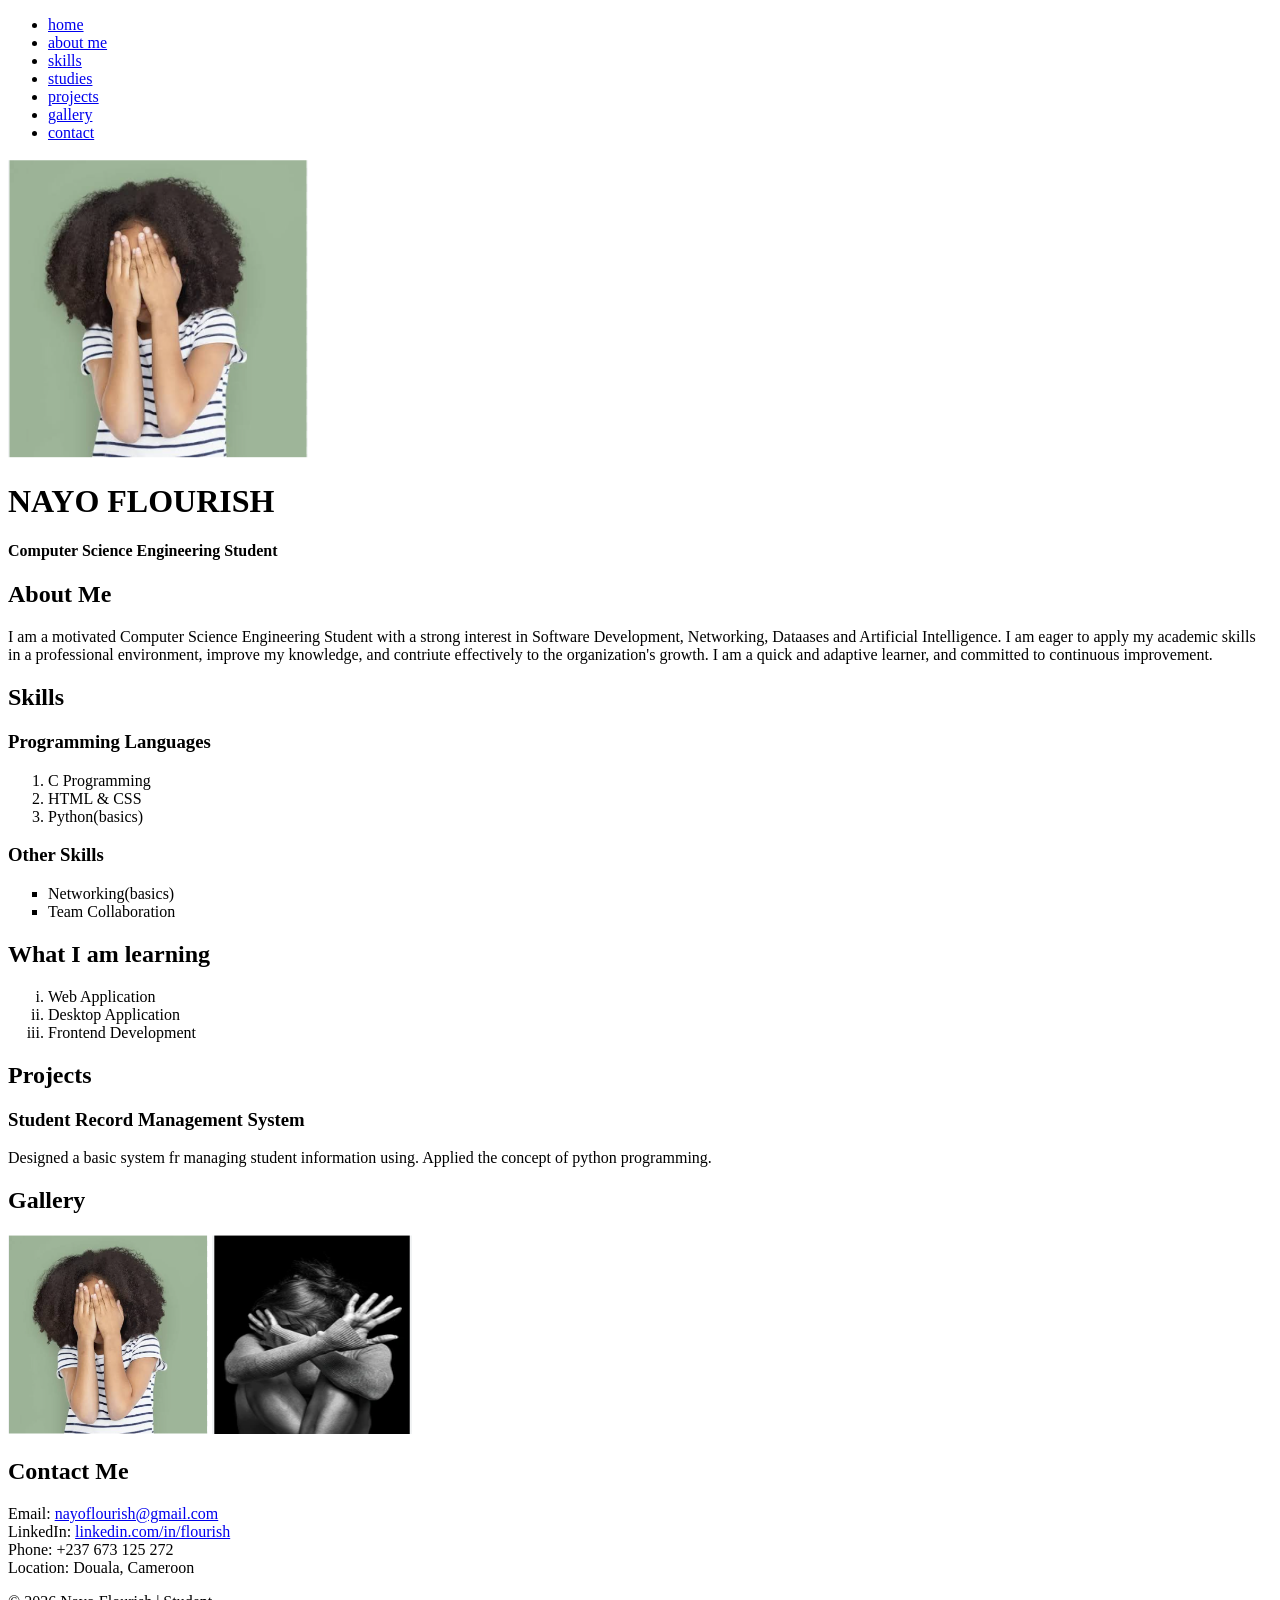
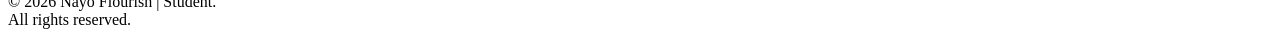
==== index.html @ 5a17e7f9 "Add portfolio files" ====
<!DOCTYPE html>
<html lang="en">
<head>
    <meta charset="UTF-8">
    <meta name="viewport" content="width=device-width, initial-scale=1.0">
    <title>Potfolio</title>
</head>
<body>
    <ul>
    <li><a href="#section 1">home</a></li>
    <li><a href="#section 2">about me</a></li>
    <li><a href="#section 3">skills</a></li>
    <li><a href="#section 4">studies</a></li>
    <li><a href="#section 5">projects</a></li>
    <li><a href="#section 6">gallery</a></li>
    <li><a href="#section 7">contact</a></li>
    </ul>
    
    <img height="300px" width="300px" src="./image/image_girl1.png" alt="Nayo Flourish">

    <h1 id="section 1">NAYO FLOURISH</h1>  

    <h4>Computer Science Engineering Student</h4>

    <h2 id="section 2">About Me</h2>
    <p>I am a motivated Computer Science Engineering Student with a 
        strong interest in Software Development, Networking, Dataases
        and Artificial Intelligence. I am eager to apply my academic 
        skills in a professional environment, improve my knowledge, and 
        contriute effectively to the organization's growth. I am a quick
        and adaptive learner, and committed to continuous improvement.
    </p>
    
    <h2 id="section 3">Skills</h2>
    <h3>Programming Languages</h3>
    <ol>
        <li>C Programming</li>
        <li>HTML & CSS</li>
        <li>Python(basics)</li>
    </ol>

    <h3>Other Skills</h3>
    <ul type="square">
        <li>Networking(basics)</li>
        <li>Team Collaboration</li>
    </ul>

    <h2 id="section 4">What I am learning</h2>
    <ol type="i">
        <li>Web Application</li>
        <li>Desktop Application</li>
        <li>Frontend Development</li>
    </ol>

    <h2 id="section 5">Projects</h2>
    <h3>Student Record Management System</h3>
    <p>Designed a basic system fr managing student information 
        using. Applied the concept of python programming.
    </p>

    <h2 id="section 6">Gallery</h2>
    <img width="200px" height="200px" src="./image/image_girl1.png" alt="Gallery photo 1">
    <img width="200px" height="200px" src="./image/image_girl2.png" alt="Gallery photo 2">

    <h2 id="section 7">Contact Me</h2>
    <label name="email">Email:</label>
    <a href="mailto:nayoflourish@gmail.com" target="_blank">
        nayoflourish@gmail.com
    </a>
    <br>
    <label name="LinkedIn">LinkedIn:</label>
    <a href="mailto:linkedin.com/in/flourish">linkedin.com/in/flourish</a>
    <br>
    <label name="tel">Phone:</label>
    <label>+237 673 125 272</label>
    <br>
    <label name="text">Location:</label>
    <label name="text">Douala, Cameroon</label>
    <p>© 2026 Nayo Flourish | Student. <br> All rights reserved.</p>

</body>
</html>
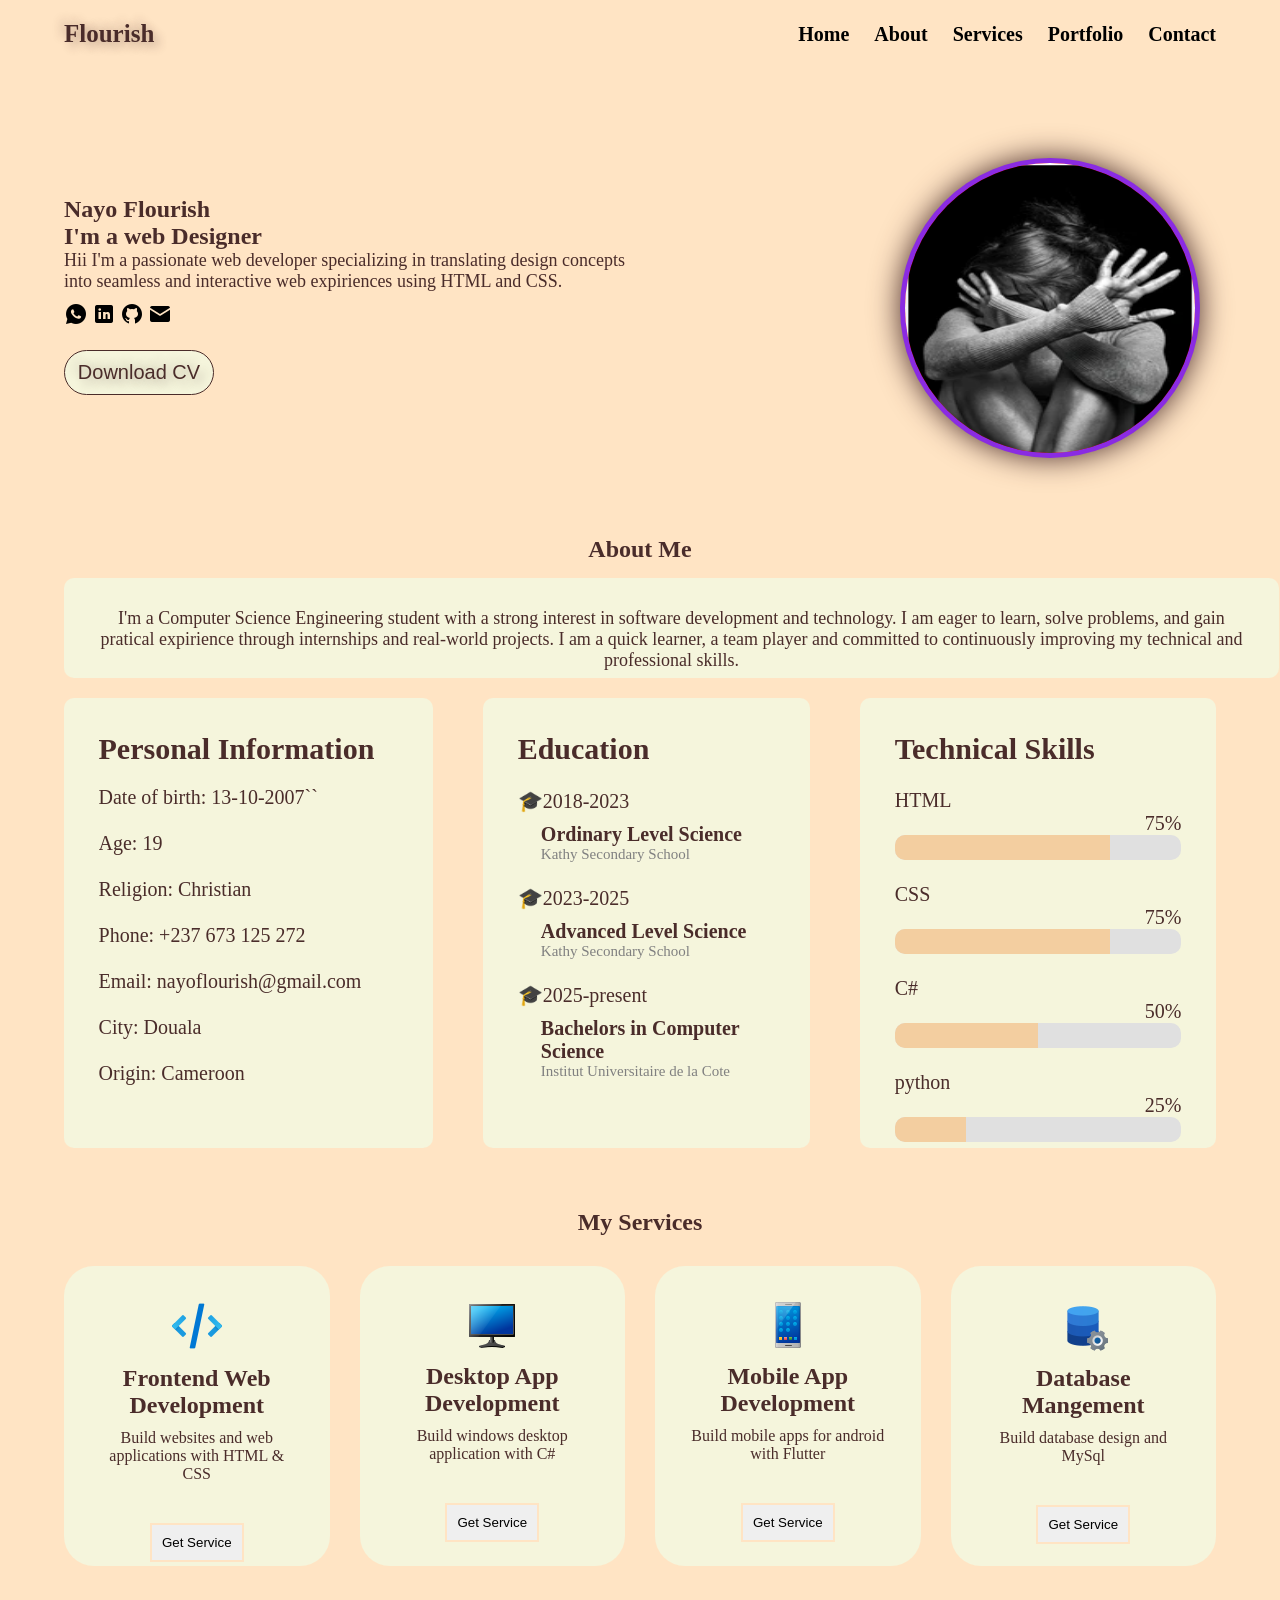
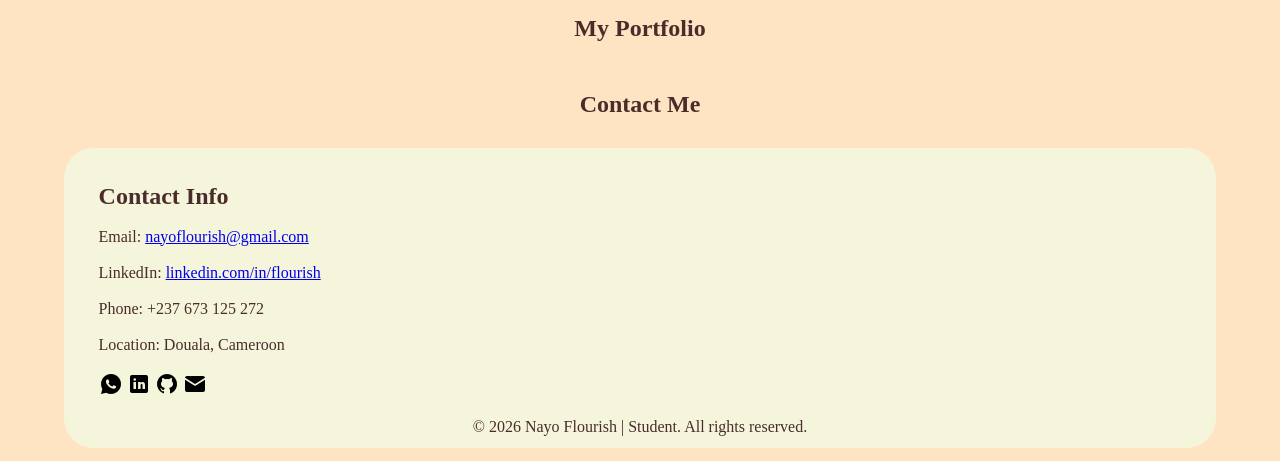
==== commit 2a2d45ff: "rename to index.html" ====
--- a/index.html
+++ b/index.html
@@ -3,80 +3,235 @@
 <head>
     <meta charset="UTF-8">
     <meta name="viewport" content="width=device-width, initial-scale=1.0">
-    <title>Potfolio</title>
+    <title>Portfolio</title>
+    <link rel="stylesheet" href="index.css">
 </head>
-<body>
-    <ul>
-    <li><a href="#section 1">home</a></li>
-    <li><a href="#section 2">about me</a></li>
-    <li><a href="#section 3">skills</a></li>
-    <li><a href="#section 4">studies</a></li>
-    <li><a href="#section 5">projects</a></li>
-    <li><a href="#section 6">gallery</a></li>
-    <li><a href="#section 7">contact</a></li>
-    </ul>
+<body style="background-color: bisque; color: #4A2C2A;">
+    <nav>
+
+        <p class="logo"> Flourish </p>
+
+         <ul class="unordered">
+            <li><a href="#section1">Home</a></li>
+            <li><a href="#section2">About</a></li>
+            <li><a href="#section3">Services</a></li>
+            <li><a href="#section4">Portfolio</a></li>
+            <li><a href="#section5">Contact</a></li>
+         </ul>
+    </nav>
     
-    <img height="300px" width="300px" src="./image/image_girl1.png" alt="Nayo Flourish">
-
-    <h1 id="section 1">NAYO FLOURISH</h1>  
-
-    <h4>Computer Science Engineering Student</h4>
-
-    <h2 id="section 2">About Me</h2>
-    <p>I am a motivated Computer Science Engineering Student with a 
-        strong interest in Software Development, Networking, Dataases
-        and Artificial Intelligence. I am eager to apply my academic 
-        skills in a professional environment, improve my knowledge, and 
-        contriute effectively to the organization's growth. I am a quick
-        and adaptive learner, and committed to continuous improvement.
-    </p>
-    
-    <h2 id="section 3">Skills</h2>
-    <h3>Programming Languages</h3>
-    <ol>
-        <li>C Programming</li>
-        <li>HTML & CSS</li>
-        <li>Python(basics)</li>
-    </ol>
-
-    <h3>Other Skills</h3>
-    <ul type="square">
-        <li>Networking(basics)</li>
-        <li>Team Collaboration</li>
-    </ul>
-
-    <h2 id="section 4">What I am learning</h2>
-    <ol type="i">
-        <li>Web Application</li>
-        <li>Desktop Application</li>
-        <li>Frontend Development</li>
-    </ol>
-
-    <h2 id="section 5">Projects</h2>
-    <h3>Student Record Management System</h3>
-    <p>Designed a basic system fr managing student information 
-        using. Applied the concept of python programming.
-    </p>
-
-    <h2 id="section 6">Gallery</h2>
-    <img width="200px" height="200px" src="./image/image_girl1.png" alt="Gallery photo 1">
-    <img width="200px" height="200px" src="./image/image_girl2.png" alt="Gallery photo 2">
-
-    <h2 id="section 7">Contact Me</h2>
-    <label name="email">Email:</label>
-    <a href="mailto:nayoflourish@gmail.com" target="_blank">
-        nayoflourish@gmail.com
-    </a>
-    <br>
-    <label name="LinkedIn">LinkedIn:</label>
-    <a href="mailto:linkedin.com/in/flourish">linkedin.com/in/flourish</a>
-    <br>
-    <label name="tel">Phone:</label>
-    <label>+237 673 125 272</label>
-    <br>
-    <label name="text">Location:</label>
-    <label name="text">Douala, Cameroon</label>
-    <p>© 2026 Nayo Flourish | Student. <br> All rights reserved.</p>
+    <section class="home" id="section1">
+        <div class="home-info">
+            <h1>Nayo Flourish</h1>
+            <h2>I'm a web Designer</h2>
+            <p style="font-size: 18px;">Hii I'm a passionate web developer specializing in 
+                translating design concepts into seamless and interactive 
+                web expiriences using HTML and CSS.
+            </p>
+             <div class="media">
+                 <a href="https://wa.me/237673125272" target="_blank"> <img src="./image/icons8-whatsapp-24.png" alt="sapp"></a>
+                 <a href="https://www.linkedin.com/in/nayo-flourish" target="_blank"><img src="./image/icons8-linkedin-24.png" alt="in"></a>
+                 <a href="https://github.com/NFlourish" target="_blank"><img src="./image/icons8-github-logo-24.png" alt="github"></a>
+                 <a href="mailto:nayoflourish@gmail.com" target="_blank"><img src="./image/icons8-email-24.png" alt="mail"></a>
+                 <br>
+                 <button class="btncv">Download CV</button>
+            </div>
+        </div>
+
+
+        <div class="image">
+            <div class="imag">
+                <img src="./image/image_girl2.png" alt="me" class="img">
+            </div>
+        </div>
+    </section>
+
+
+    <section class="about" id="section2">
+        <h1 style="text-align: center;">About Me</h1>
+        <div class="about-info">
+        <p style="font-size: 18px;">
+            I'm a Computer Science Engineering student with a strong interest in software development and
+            technology. I am eager to learn, solve problems, and gain pratical expirience through 
+            internships and real-world projects. I am a quick learner, a team player and committed to 
+            continuously improving my technical and professional skills. 
+        </p> 
+        </div>
+
+    <div class="info">
+
+        <div class="personal">
+            <h2> Personal Information</h2>
+        <div class="personal-info">    
+            <p>
+                Date of birth: 13-10-2007``
+                <br><br>
+                Age: 19
+                <br><br>
+                Religion: Christian
+                <br><br>
+                Phone: +237 673 125 272
+                <br><br>
+                Email: nayoflourish@gmail.com
+                <br><br>
+                City: Douala
+                <br><br>
+                Origin: Cameroon
+                <br><br>
+                Language: French\English
+                <br><br>
+                Status: Single
+                <br><br>
+                Freelance: Available
+                <br><br>
+                Hobbies: Research
+                <br><br>
+                Interests: Mobile, desktop and Web development, AI, Aeronautics
+                <br><br>
+                Hard skills: Web design, Desktop design
+                <br><br>
+                Soft Skills: Team work, Communication
+            </p>
+        </div>
+
+        </div>
+
+        <div class="education">
+            <h2> Education</h2>
+            <br>
+            <p style="padding-bottom: 10px;">🎓2018-2023</p>
+            <p style="padding-left: 9%; font-weight: bolder;">Ordinary Level Science</p>
+            <p style="padding-left: 9%; font-size: 15px; color: gray;">Kathy Secondary School</p>
+            <br>
+            <p style="padding-bottom: 10px;">🎓2023-2025</p>
+            <p style="padding-left: 9%; font-weight: bolder;">Advanced Level Science</p>
+            <p style="padding-left: 9%; font-size: 15px; color: gray;">Kathy Secondary School</p>
+            <br>
+            <p style="padding-bottom: 10px;">🎓2025-present</p>
+            <p style="padding-left: 9%; font-weight: bolder;">Bachelors in Computer Science</p>
+            <p style="padding-left: 9%; font-size: 15px; color: gray;">Institut Universitaire de la Cote</p>
+        </div>
+
+        <div class="skills">
+            <h2> Technical Skills</h2>
+            <br>
+            <p>HTML</p>
+            
+            <p style="padding-left: 250px;">75%</p>
+            <div class="bar-container">
+                <div class="bar-fill"></div>
+            </div>
+            <br>
+
+            <p>CSS</p>
+ 
+            <p style="padding-left: 250px;">75%</p>
+            <div class="bar-container">
+                <div class="bar-fill"></div>
+            </div>
+            <br>
+
+            <p>C#</p>
+
+            <p style="padding-left: 250px;">50%</p>
+            <div class="bar-container1">
+                <div class="bar-fill1"></div>
+            </div>
+            <br>
+
+            <p>python</p>
+
+            <p style="padding-left: 250px;">25%</p>
+            <div class="bar-container2">
+                <div class="bar-fill2"></div>
+            </div>
+            <br>
+        </div>
+
+        </div>
+    </section>
+
+    <br><br>
+
+
+
+    <section class="services" id="section3">
+       <h1 style="text-align: center;"> My Services</h1>
+
+       <div class="service-div">
+
+           <div class="d1">
+            <img src="./image/icons8-source-code-50 (1).png" alt="web">
+            <h2 style="padding-top: 10px;">Frontend Web Development</h2>
+            <p style="padding-top: 10px;">Build websites and web applications with HTML & CSS</p>
+            <button class="btn1">Get Service</button>
+           </div>
+
+           <div class="d2"> 
+            <img src="./image/icons8-desktop-computer-48.png" alt="DESKTOP">
+             <h2 style="padding-top: 10px;">Desktop App Development</h2>
+             <p style="padding-top: 10px;">Build windows desktop application with C#</p>
+             <button class="btn2">Get Service</button>
+           </div>
+           
+
+           <div class="d3">
+            <img src="./image/icons8-mobile-phone-48.png" alt="mobile">
+             <h2 style="padding-top: 10px;">Mobile App Development</h2>
+             <p style="padding-top: 10px;">Build mobile apps for android with Flutter</p>
+             <button class="btn3">Get Service</button>
+           </div>
+
+           <div class="d4">
+            <img src="./image/icons8-database-administrator-50.png" alt="db">
+            <h2 style="padding-top: 10px;">Database Mangement</h2>
+            <p style="padding-top: 10px;">Build database design and MySql</p>
+            <button class="btn4">Get Service</button>
+          </div>
+       </div>
+    </section>
+
+    <br><br>
+
+
+
+    <section class="portfolio" id="section4">
+        <h1 style="text-align: center;"> My Portfolio</h1>
+    </section>
+
+     
+    <br><br>
+
+
+    <section class="contact" id="section5">
+        <h1 style="text-align: center;">Contact Me</h1>
+        <div class="cont">
+            <h2>Contact Info</h2>
+            <br>
+            <label name="email">Email:</label>
+            <a href="mailto:nayoflourish@gmail.com" target="_blank">
+                nayoflourish@gmail.com
+            </a>
+            <br><br>
+            <label name="LinkedIn">LinkedIn:</label>
+            <a href="mailto:linkedin.com/in/flourish">linkedin.com/in/flourish</a>
+            <br><br>
+            <label name="tel">Phone:</label>
+            <label>+237 673 125 272</label>
+            <br><br>
+            <label name="text">Location:</label>
+            <label name="text">Douala, Cameroon</label>
+            <br><br>
+            <a href="https://wa.me/237673125272" target="_blank"> <img src="./image/icons8-whatsapp-24.png" alt="sapp"></a>
+            <a href="https://www.linkedin.com/in/nayo-flourish" target="_blank"><img src="./image/icons8-linkedin-24.png" alt="in"></a>
+            <a href="https://github.com/NFlourish" target="_blank"><img src="./image/icons8-github-logo-24.png" alt="github"></a>
+            <a href="mailto:nayoflourish@gmail.com" target="_blank"><img src="./image/icons8-email-24.png" alt="mail"></a>
+            <br><br>
+            <p style="text-align: center;">© 2026 Nayo Flourish | Student.  All rights reserved.</p>
+        </div>
+    </section>
+
+
 
 </body>
 </html>
--- a/index.css
+++ b/index.css
@@ -0,0 +1,260 @@
+*{
+    margin: 0;
+    padding: 0;
+    box-sizing: border-box;
+}
+
+nav{
+    background-color: bisque;
+    display: flex;
+    justify-content: space-between;
+    align-items: center;
+    padding: 20px 5%;
+    font-weight: bold;
+}
+
+.unordered {
+    display: flex;
+    gap: 25px;
+    list-style: none;
+}
+
+.unordered li a{
+ text-decoration: none;
+ font-size: 20px;
+ color: black;
+}
+
+.unordered li:hover a{
+    color: rgb(230, 138, 18);
+    text-decoration: overline;
+}
+
+.logo{
+    font-size: 25px;
+    color: #4A2C2A;
+    text-shadow:
+        5px 5px 10px rgba(74, 44, 42, 0.3),
+        -5px -5px 10px rgba(74, 44, 42, 0.2);
+}
+
+.home{
+    display: flex;
+}
+
+.home-info{
+    padding: 10% 5%;
+    width: 700px;
+}
+
+.image{
+    width:300px;
+    height: 300px;
+    border-radius: 100%;
+    background-color: blueviolet;
+    box-shadow: 0 0 30px;
+    margin: 90px 0 0 200px;
+}
+
+.imag{
+    width: 290px;
+    height: 290px;
+    border-radius: 100%;
+    background-color: red; 
+    margin: 5px;
+}
+
+.img{
+    width: 290px;
+    height: 290px;
+    border-radius: 100%;
+}
+
+.media{
+    margin-top: 10px;
+}
+
+.btncv{
+    height: 45px;
+    width: 150px;
+    border-radius: 25px;
+    font-size: 20px;
+    margin-top: 20px;
+    background-color: beige;
+    color: #4A2C2A;
+    text-shadow:
+        5px 5px 10px rgba(74, 44, 42, 0.3),
+        -5px -5px 10px rgba(74, 44, 42, 0.2);
+    border: 1px solid #4A2C2A;
+}
+
+.about{
+    padding: 1% 5%;
+}
+
+.about-info{
+    text-align: center;
+    height: 100px;
+    width: 1215px;
+    background-color: beige;
+    border-radius: 10px;
+    text-align: center;
+    margin-top: 15px;
+    padding: 30px;
+}
+
+.info{
+    display: flex;
+    gap: 50px;
+    margin-top: 20px;
+}
+
+.personal{
+    height: 450px;
+    width: 400px;
+    background-color: beige;
+    border-radius: 10px;
+    padding: 3% 3%;
+    font-size: 20px;  
+}
+
+.personal-info{
+    overflow-y: scroll;
+    height: 320px;
+    width: 300px;
+    margin-top: 20px;
+}
+
+.education{
+    height: 450px;
+    width: 400px;
+    background-color: beige;
+    border-radius: 10px;
+    padding: 3%;
+    font-size: 20px;
+}
+
+.skills{
+    height: 450px;
+    width: 400px;
+    background-color: beige;
+    border-radius: 10px;
+    padding: 3% 3%;
+    font-size: 20px;
+}
+
+.bar-container{
+    width: 100%;
+    height: 25px;
+    background: #e0e0e0;
+    border-radius: 10px;
+    overflow: hidden;
+}
+
+.bar-fill{
+    height: 100%;
+    width: 75%;
+    background: rgb(243, 206, 160);
+    transition: width 0.3s ease;
+}
+
+.bar-container1{
+    width: 100%;
+    height: 25px;
+    background: #e0e0e0;
+    border-radius: 10px;
+    overflow: hidden;
+}
+
+.bar-fill1{
+    height: 100%;
+    width: 50%;
+    background: rgb(243, 206, 160);
+    transition: width 0.3s ease;
+}
+
+
+.bar-container2{
+    width: 100%;
+    height: 25px;
+    background: #e0e0e0;
+    border-radius: 10px;
+    overflow: hidden;
+}
+
+.bar-fill2{
+    height: 100%;
+    width: 25%;
+    background: rgb(243, 206, 160);
+    transition: width 0.5s ease-in-out;
+}
+
+.services{
+    padding: 1% 5%;
+    
+}
+
+.service-div{
+    display: flex;
+    gap: 30px;
+    margin-top: 30px;
+}
+
+.d1, .d2, .d3, .d4{
+    height: 300px;
+    width: 300px;
+    border-radius: 30px;
+    background-color: beige;
+    padding: 3%;
+    text-align: center;
+}
+
+.btn1, .btn2, .btn3, .btn4{
+    padding: 10px;
+    border: 2px solid bisque;
+    margin-top: 40px;
+}
+
+.contact{
+    padding: 1% 5%;
+    
+}
+
+.cont{
+    height: 300px;
+    width: 100%;
+    background-color: beige;
+    border-radius: 30px;
+    margin-top: 30px;
+    padding: 3%;
+}
+
+@media only screen and (max-width: 400px) {
+    .home{
+        flex-direction: column-reverse;
+    }
+
+    .home-info{
+        text-align: center;
+        width: 380px;
+    }
+    .home-info h1 {
+        font-size: 40px;
+        padding-bottom: 10px;
+    }
+
+    .home-info p{
+        padding-top: 10px;
+
+    }
+
+    .image{
+        margin: 50px 0 30px 35px;
+    }
+
+    .about-info{
+        width: 350px;
+        height: 200px;
+        padding: 10px;
+    }
+}
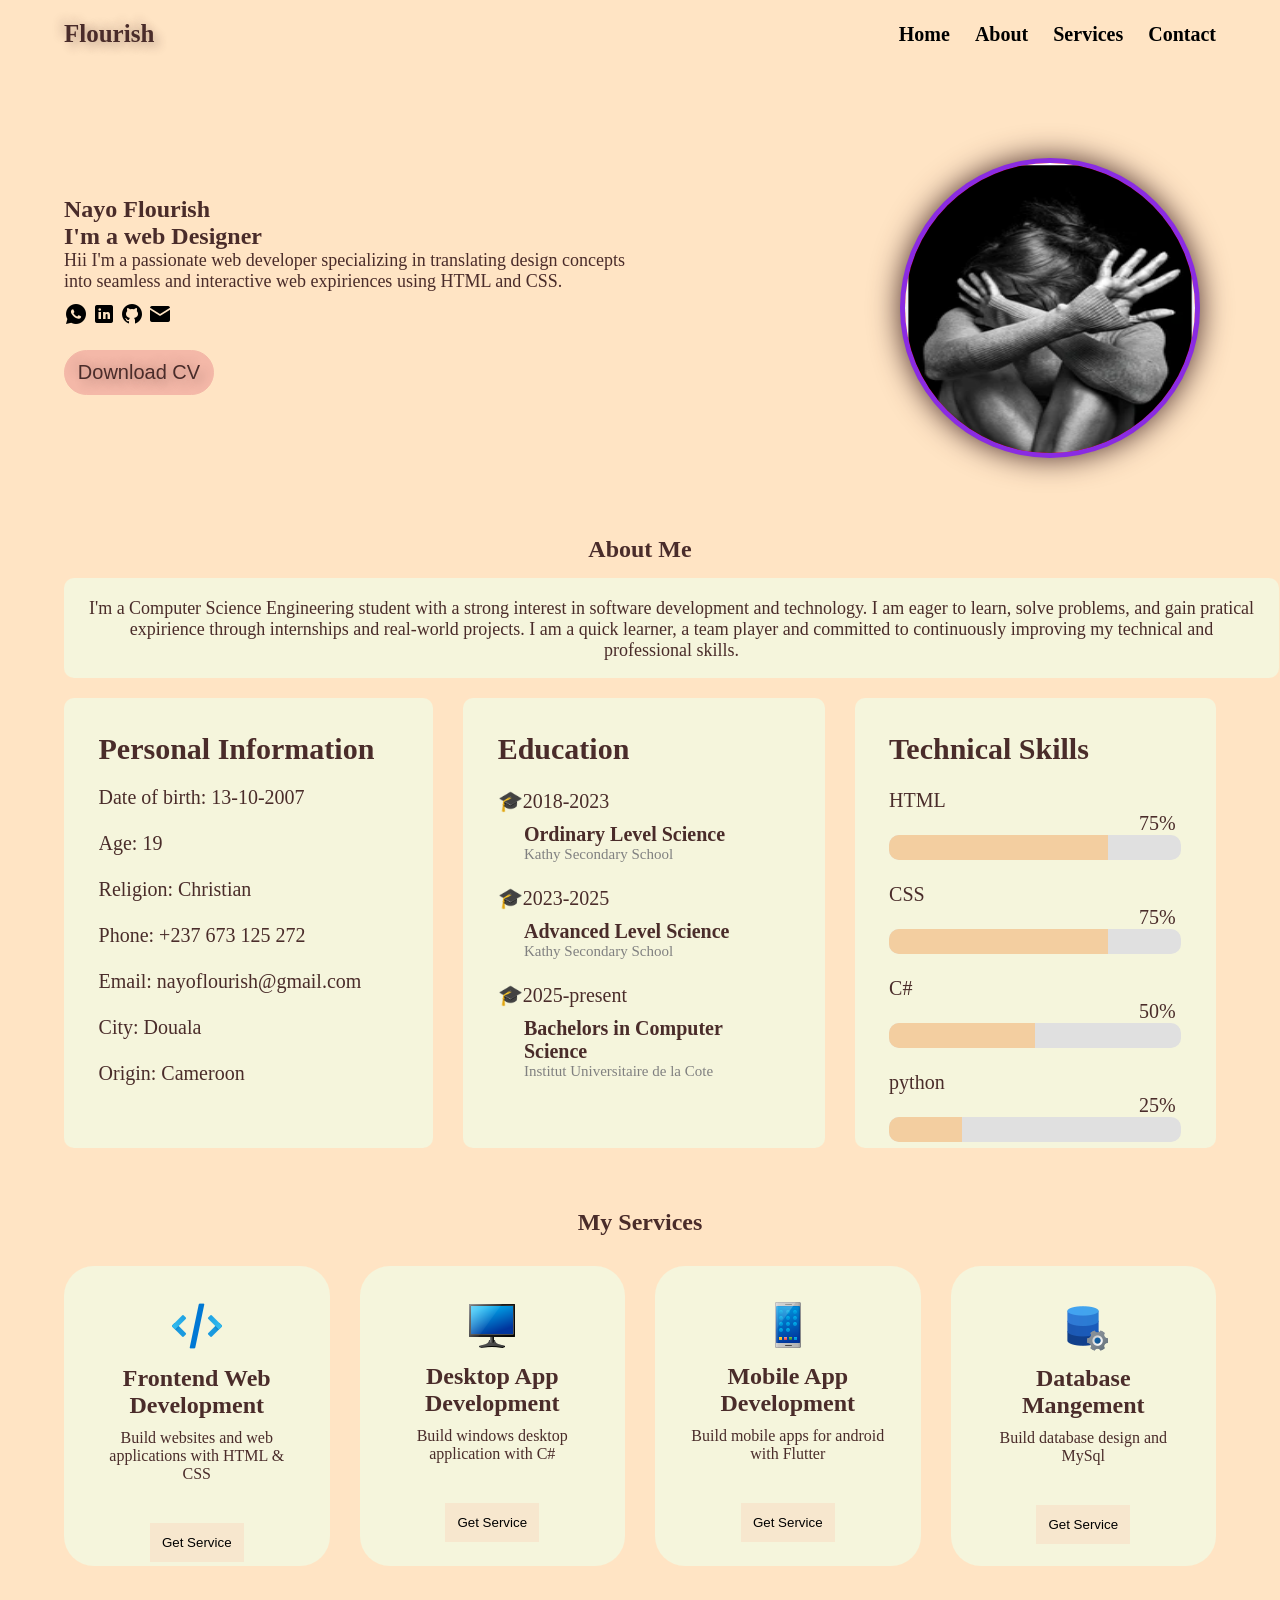
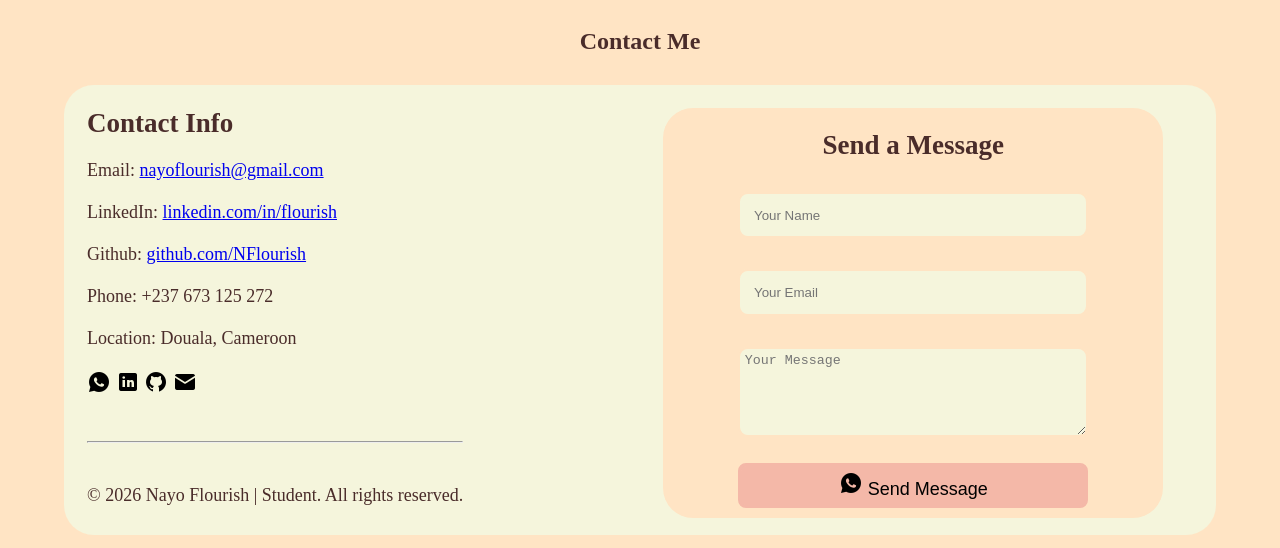
==== commit 6badafb2: "update my portfolio" ====
--- a/index.html
+++ b/index.html
@@ -6,21 +6,27 @@
     <title>Portfolio</title>
     <link rel="stylesheet" href="index.css">
 </head>
+<script src="script.js"></script>
 <body style="background-color: bisque; color: #4A2C2A;">
-    <nav>
+    <nav class="fade-in-up">
 
         <p class="logo"> Flourish </p>
+
+        <button class="toggle">
+            <span class="bar"></span>
+            <span class="bar"></span>
+            <span class="bar"></span>
+        </button>
 
          <ul class="unordered">
             <li><a href="#section1">Home</a></li>
             <li><a href="#section2">About</a></li>
             <li><a href="#section3">Services</a></li>
-            <li><a href="#section4">Portfolio</a></li>
-            <li><a href="#section5">Contact</a></li>
+            <li><a href="#section4">Contact</a></li>
          </ul>
     </nav>
     
-    <section class="home" id="section1">
+    <section class="home  fade-in-up" id="section1">
         <div class="home-info">
             <h1>Nayo Flourish</h1>
             <h2>I'm a web Designer</h2>
@@ -47,7 +53,7 @@
     </section>
 
 
-    <section class="about" id="section2">
+    <section class="about  fade-in-left" id="section2">
         <h1 style="text-align: center;">About Me</h1>
         <div class="about-info">
         <p style="font-size: 18px;">
@@ -64,7 +70,7 @@
             <h2> Personal Information</h2>
         <div class="personal-info">    
             <p>
-                Date of birth: 13-10-2007``
+                Date of birth: 13-10-2007
                 <br><br>
                 Age: 19
                 <br><br>
@@ -155,7 +161,7 @@
 
 
 
-    <section class="services" id="section3">
+    <section class="services  fade-in-right" id="section3">
        <h1 style="text-align: center;"> My Services</h1>
 
        <div class="service-div">
@@ -194,17 +200,10 @@
     <br><br>
 
 
-
-    <section class="portfolio" id="section4">
-        <h1 style="text-align: center;"> My Portfolio</h1>
-    </section>
-
-     
-    <br><br>
-
-
-    <section class="contact" id="section5">
+    <section class="contact  fade-in-up" id="section4">
         <h1 style="text-align: center;">Contact Me</h1>
+        <div class="conta">
+
         <div class="cont">
             <h2>Contact Info</h2>
             <br>
@@ -216,6 +215,9 @@
             <label name="LinkedIn">LinkedIn:</label>
             <a href="mailto:linkedin.com/in/flourish">linkedin.com/in/flourish</a>
             <br><br>
+            <label name="Github">Github:</label>
+            <a href="mailto:github.com/NFlourish">github.com/NFlourish</a>
+            <br><br>
             <label name="tel">Phone:</label>
             <label>+237 673 125 272</label>
             <br><br>
@@ -226,8 +228,30 @@
             <a href="https://www.linkedin.com/in/nayo-flourish" target="_blank"><img src="./image/icons8-linkedin-24.png" alt="in"></a>
             <a href="https://github.com/NFlourish" target="_blank"><img src="./image/icons8-github-logo-24.png" alt="github"></a>
             <a href="mailto:nayoflourish@gmail.com" target="_blank"><img src="./image/icons8-email-24.png" alt="mail"></a>
-            <br><br>
-            <p style="text-align: center;">© 2026 Nayo Flourish | Student.  All rights reserved.</p>
+            <br><br><br>
+            <hr>
+            <br><br>
+            <p class="pa">© 2026 Nayo Flourish | Student.  All rights reserved.</p>
+            </div>
+        
+        <div class="con">
+            <h2>Send a Message</h2>
+            <br>
+            <input type="text" placeholder="Your Name">
+            <br><br>
+            <input type="text" placeholder="Your Email">
+            <br><br>
+            <textarea type="text" placeholder="Your Message"></textarea>
+            <br><br>
+            <a href="https://wa.me/237673125272" target="_blank">
+            <button class="btnmess">
+                <img src="./image/icons8-whatsapp-24.png">
+                Send Message
+            </button>
+            </a>
+        </div>
+
+
         </div>
     </section>
 
--- a/index.css
+++ b/index.css
@@ -4,6 +4,12 @@
     box-sizing: border-box;
 }
 
+/*base setup - hidden until scrolled into view*/
+.fade-in-up, .fade-in-left, .fade-in-right{
+    opacity: 0;
+    transition: opacity 0.8s ease-out, transform 0.8s ease-out;
+}
+
 nav{
     background-color: bisque;
     display: flex;
@@ -11,6 +17,23 @@
     align-items: center;
     padding: 20px 5%;
     font-weight: bold;
+}
+
+.toggle{
+    display: none;
+    background: #F4B8A8;
+    padding: 10px;
+    border: none;
+    cursor: pointer;
+}
+
+.bar{
+    display: block;
+    width: 25px;
+    height: 3px;
+    margin: 5px auto;
+    background-color: #000;
+    transition: all 0.3s ease-in-out;
 }
 
 .unordered {
@@ -80,12 +103,16 @@
     border-radius: 25px;
     font-size: 20px;
     margin-top: 20px;
-    background-color: beige;
+    background-color: #F4B8A8;
     color: #4A2C2A;
     text-shadow:
         5px 5px 10px rgba(74, 44, 42, 0.3),
         -5px -5px 10px rgba(74, 44, 42, 0.2);
-    border: 1px solid #4A2C2A;
+    border: 1px solid #F4B8A8;
+}
+
+.fade-in-up{
+    transform: translate(30px);
 }
 
 .about{
@@ -100,12 +127,13 @@
     border-radius: 10px;
     text-align: center;
     margin-top: 15px;
-    padding: 30px;
+    padding: 20px;
 }
 
 .info{
     display: flex;
-    gap: 50px;
+    justify-content: space-evenly;
+    gap: 30px;
     margin-top: 20px;
 }
 
@@ -189,6 +217,10 @@
     transition: width 0.5s ease-in-out;
 }
 
+.fade-in-left{
+    transform: translate(-40px);
+}
+
 .services{
     padding: 1% 5%;
     
@@ -211,25 +243,110 @@
 
 .btn1, .btn2, .btn3, .btn4{
     padding: 10px;
-    border: 2px solid bisque;
+    border: 2px solid #f7e7ce;
     margin-top: 40px;
+    background-color: #f7e7ce;
+}
+
+.fade-in-right{
+    transform: translate(40px);
 }
 
 .contact{
     padding: 1% 5%;
-    
-}
-
-.cont{
-    height: 300px;
+}
+
+.conta{
+    background-color: beige;
+    display: flex;
+    font-size: 18px;
+    gap: 200px;
+    height: 450px;
     width: 100%;
-    background-color: beige;
     border-radius: 30px;
     margin-top: 30px;
+    padding: 2%; 
+}
+
+.con{
+    height: 410px;
+    width: 500px;
+    background-color: bisque;
+    border-radius: 30px;
+    padding: 2%;
+    text-align: center;
+}
+
+input{
+    width: 350px;
     padding: 3%;
-}
-
-@media only screen and (max-width: 400px) {
+    margin-top: 10px;
+    border: 2px solid bisque; 
+    background-color: beige; 
+    border-radius: 10px;
+}
+
+textarea{
+    width: 350px;
+    height: 90px;
+    padding: 1%;
+    margin-top: 10px;
+    border: 2px solid bisque; 
+    background-color: beige; 
+    border-radius: 10px;
+}
+
+.btnmess{
+    height: 45px;
+    width: 350px;
+    font-size: 18px;
+    border-radius: 8px;
+    border: 3px solid #F4B8A8;
+    background-color: #F4B8A8;
+}
+
+.show{
+    opacity: 1;
+    transform: translateX(0) translateY(0);
+}
+
+@media only screen and (max-width: 480px) {
+    .unordered{
+        display: none;
+        flex-direction: column;
+        align-items: flex-start;
+        gap: 30px;
+        position: absolute;
+        height: 425%;
+        width: 200px;
+        top: 0;
+        right: 0;
+        padding: 5rem 1.5rem;
+        box-shadow: 0 10px 10px rgba(0 0 0 0.5);
+        backdrop-filter: blur(20px); 
+    }
+
+    .unordered.active{
+        display: flex;
+    }
+
+    .toggle{
+        display: block;
+        z-index: 999;
+    }
+
+    .toggle.active .bar:nth-child(2){
+        opacity: 0;
+    }
+
+    .toggle.active .bar:nth-child(1){
+        transform: translateY(8px) rotate(45deg);
+    }
+
+    .toggle.active .bar:nth-child(3){
+        transform: translateY(-8px) rotate(-45deg);
+    }
+
     .home{
         flex-direction: column-reverse;
     }
@@ -257,4 +374,79 @@
         height: 200px;
         padding: 10px;
     }
+
+    .info{
+        flex-direction: column;
+        margin-top: 50px;
+    }
+
+    .personal{
+        width: 350px;
+        padding: 5%;
+    }
+
+    .education{
+        width: 350px;
+        padding: 5%;
+    }
+
+    .skills{
+        width: 350px;
+        padding: 5%;
+    }
+
+    .service-div{
+        flex-wrap: wrap;
+        padding: 6%;
+    }
+
+    .conta{
+        flex-direction: column-reverse;
+        height: 900px;
+        width: 350px;
+        gap: 50px;
+        align-items: center;
+    }
+
+    .cont{
+        background-color: beige;
+        height: 410px;
+        width: 350px;
+        border-radius: 30px;
+        padding: 2%;
+        margin: 3%;
+    }
+
+    .con{
+        background-color: beige;
+        height: 400px;
+        width: 350px;
+        border-radius: 30px;
+        padding: 2%;
+        text-align: center;
+    }
+
+    input{
+        width: 300px;
+        border-color: #F4B8A8;
+    }
+
+    textarea{
+        width: 300px;
+        border-color: #F4B8A8;
+    }
+
+    .btnmess{
+        width: 300px;
+    }
+
+    .pa{
+        font-size: 15px;
+        padding: 1%;
+    }
+
+}
+
+@media only screen and (max-width: 768px){
+
 }
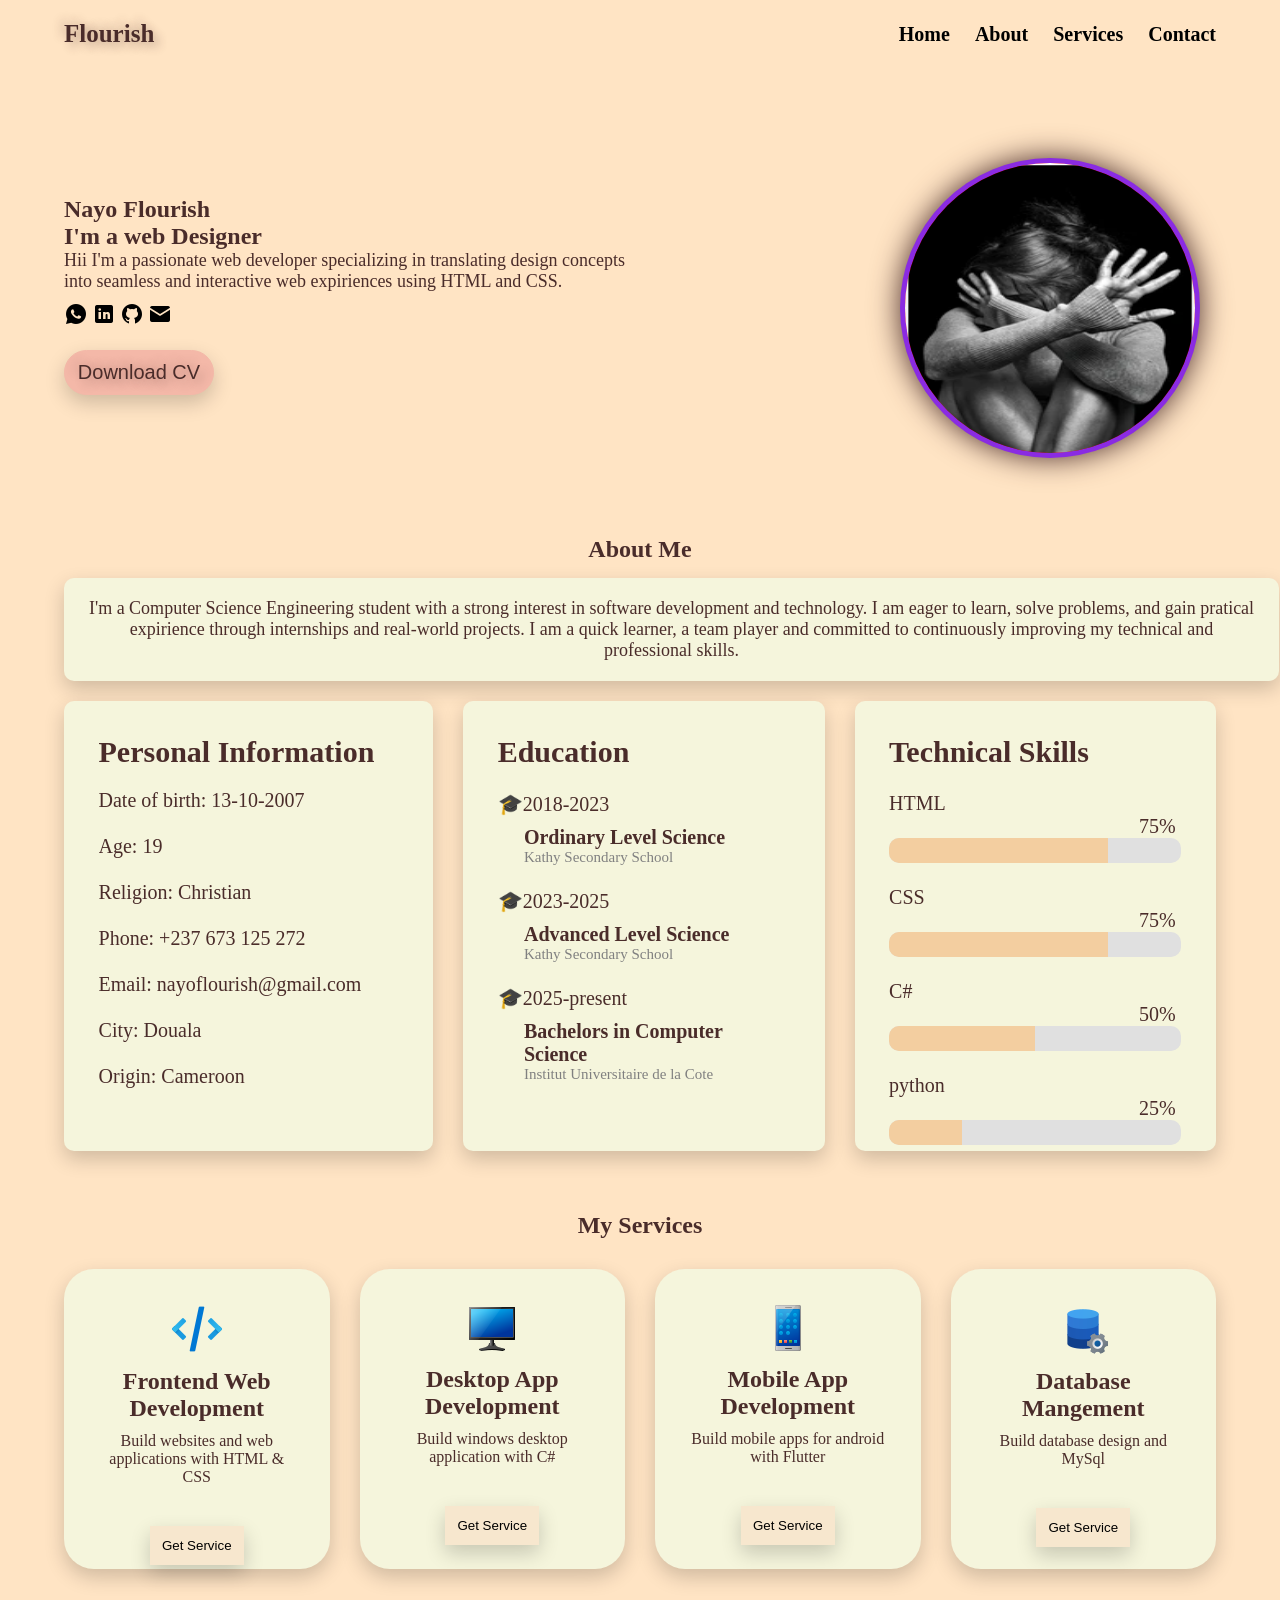
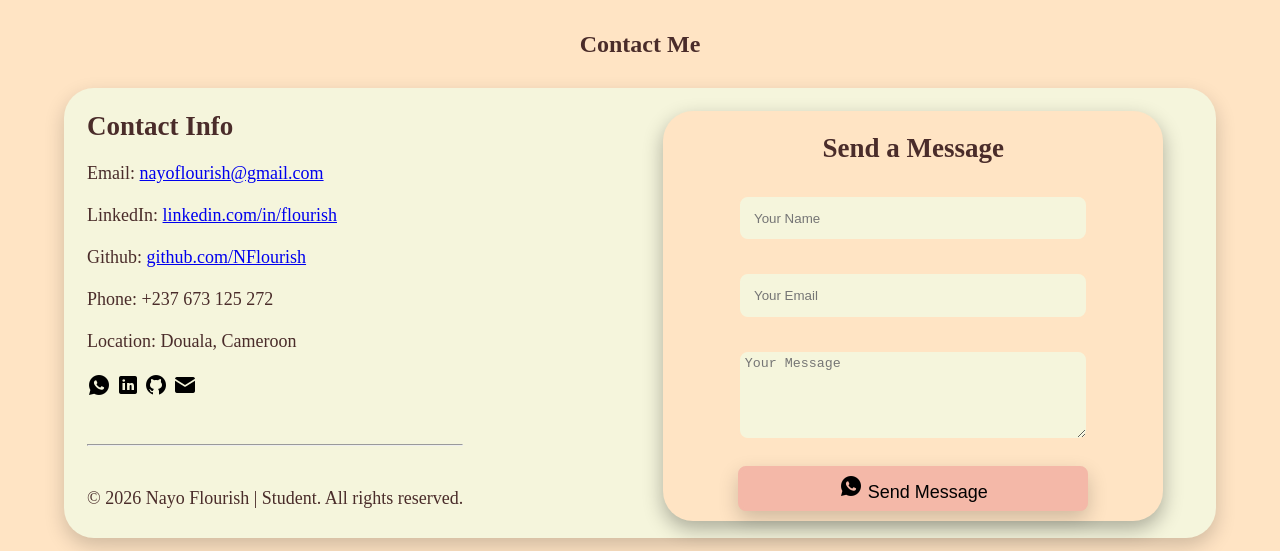
==== commit 5090c72e: "new" ====
--- a/index.html
+++ b/index.html
@@ -8,7 +8,7 @@
 </head>
 <script src="script.js"></script>
 <body style="background-color: bisque; color: #4A2C2A;">
-    <nav class="fade-in-up">
+    <nav>
 
         <p class="logo"> Flourish </p>
 
@@ -26,8 +26,8 @@
          </ul>
     </nav>
     
-    <section class="home  fade-in-up" id="section1">
-        <div class="home-info">
+    <section class="home" id="section1">
+        <div class="home-info fade-in-up">
             <h1>Nayo Flourish</h1>
             <h2>I'm a web Designer</h2>
             <p style="font-size: 18px;">Hii I'm a passionate web developer specializing in 
--- a/index.css
+++ b/index.css
@@ -6,7 +6,7 @@
 
 /*base setup - hidden until scrolled into view*/
 .fade-in-up, .fade-in-left, .fade-in-right{
-    opacity: 0;
+    opacity: 0; 
     transition: opacity 0.8s ease-out, transform 0.8s ease-out;
 }
 
@@ -17,6 +17,10 @@
     align-items: center;
     padding: 20px 5%;
     font-weight: bold;
+    position: sticky;
+    top: 0;
+    z-index: 1000;
+
 }
 
 .toggle{
@@ -109,6 +113,7 @@
         5px 5px 10px rgba(74, 44, 42, 0.3),
         -5px -5px 10px rgba(74, 44, 42, 0.2);
     border: 1px solid #F4B8A8;
+    box-shadow: 0 8px 20px rgba(0, 0, 0, 0.19);
 }
 
 .fade-in-up{
@@ -121,13 +126,14 @@
 
 .about-info{
     text-align: center;
-    height: 100px;
+    /* height: 100px; */
     width: 1215px;
     background-color: beige;
     border-radius: 10px;
     text-align: center;
     margin-top: 15px;
     padding: 20px;
+    box-shadow: 0 8px 20px rgba(0, 0, 0, 0.19);
 }
 
 .info{
@@ -144,6 +150,7 @@
     border-radius: 10px;
     padding: 3% 3%;
     font-size: 20px;  
+    box-shadow: 0 8px 20px rgba(0, 0, 0, 0.19);
 }
 
 .personal-info{
@@ -160,6 +167,7 @@
     border-radius: 10px;
     padding: 3%;
     font-size: 20px;
+    box-shadow: 0 8px 20px rgba(0, 0, 0, 0.19);
 }
 
 .skills{
@@ -169,6 +177,7 @@
     border-radius: 10px;
     padding: 3% 3%;
     font-size: 20px;
+    box-shadow: 0 8px 20px rgba(0, 0, 0, 0.19);
 }
 
 .bar-container{
@@ -239,6 +248,12 @@
     background-color: beige;
     padding: 3%;
     text-align: center;
+    box-shadow: 0 8px 20px rgba(0, 0, 0, 0.19);
+}
+
+.d1:hover, .d2:hover, .d3:hover, .d4:hover{
+    transform: translateY(-8px);
+    box-shadow: 0 20px 40px rgba(0, 0, 0, 0.25);
 }
 
 .btn1, .btn2, .btn3, .btn4{
@@ -246,6 +261,7 @@
     border: 2px solid #f7e7ce;
     margin-top: 40px;
     background-color: #f7e7ce;
+    box-shadow: 0 8px 20px rgba(0, 0, 0, 0.19);
 }
 
 .fade-in-right{
@@ -266,6 +282,7 @@
     border-radius: 30px;
     margin-top: 30px;
     padding: 2%; 
+    box-shadow: 0 8px 20px rgba(0, 0, 0, 0.19);
 }
 
 .con{
@@ -275,6 +292,12 @@
     border-radius: 30px;
     padding: 2%;
     text-align: center;
+    box-shadow: 0 8px 20px rgba(0, 0, 0, 0.30);
+}
+
+.con:hover{
+    transform: translateY(-8px);
+    box-shadow: 0 20px 40px rgba(0, 0, 0, 0.25);
 }
 
 input{
@@ -303,6 +326,7 @@
     border-radius: 8px;
     border: 3px solid #F4B8A8;
     background-color: #F4B8A8;
+    box-shadow: 0 8px 20px rgba(0, 0, 0, 0.19);
 }
 
 .show{
@@ -310,7 +334,11 @@
     transform: translateX(0) translateY(0);
 }
 
+
+
+/*mobiles*/
 @media only screen and (max-width: 480px) {
+
     .unordered{
         display: none;
         flex-direction: column;
@@ -447,6 +475,144 @@
 
 }
 
-@media only screen and (max-width: 768px){
-
-}+
+
+
+
+/*for tablets*/
+/* @media only screen and (max-width: 768px){
+    .unordered{
+        display: none;
+        flex-direction: column;
+        align-items: flex-start;
+        gap: 30px;
+        position: absolute;
+        height: 425%;
+        width: 200px;
+        top: 0;
+        right: 0;
+        padding: 5rem 1.5rem;
+        box-shadow: 0 10px 10px rgba(0 0 0 0.5);
+        backdrop-filter: blur(20px); 
+    }
+
+    .unordered.active{
+        display: flex;
+    }
+
+    .toggle{
+        display: block;
+        z-index: 999;
+    }
+
+    .toggle.active .bar:nth-child(2){
+        opacity: 0;
+    }
+
+    .toggle.active .bar:nth-child(1){
+        transform: translateY(8px) rotate(45deg);
+    }
+
+    .toggle.active .bar:nth-child(3){
+        transform: translateY(-8px) rotate(-45deg);
+    }
+
+    .home{
+        flex-direction: column-reverse;
+    }
+
+    .home-info{
+        text-align: center;
+        width: 380px;
+    }
+    .home-info h1 {
+        font-size: 40px;
+        padding-bottom: 10px;
+    }
+
+    .home-info p{
+        padding-top: 10px;
+
+    }
+
+    .image{
+        margin: 50px 0 30px 35px;
+    }
+
+    .about-info{
+        width: 350px;
+        height: 200px;
+        padding: 10px;
+    }
+
+    .info{
+        flex-direction: column;
+        margin-top: 50px;
+    }
+
+    .personal{
+        width: 350px;
+        padding: 5%;
+    }
+
+    .education{
+        width: 350px;
+        padding: 5%;
+    }
+
+    .skills{
+        width: 350px;
+        padding: 5%;
+    }
+
+    .service-div{
+        flex-wrap: wrap;
+        padding: 6%;
+    }
+
+    .conta{
+        flex-direction: column-reverse;
+        height: 900px;
+        width: 350px;
+        gap: 50px;
+        align-items: center;
+    }
+
+    .cont{
+        background-color: beige;
+        height: 410px;
+        width: 350px;
+        border-radius: 30px;
+        padding: 2%;
+        margin: 3%;
+    }
+
+    .con{
+        background-color: beige;
+        height: 400px;
+        width: 350px;
+        border-radius: 30px;
+        padding: 2%;
+        text-align: center;
+    }
+
+    input{
+        width: 300px;
+        border-color: #F4B8A8;
+    }
+
+    textarea{
+        width: 300px;
+        border-color: #F4B8A8;
+    }
+
+    .btnmess{
+        width: 300px;
+    }
+
+    .pa{
+        font-size: 15px;
+        padding: 1%;
+    }
+  
+} */
